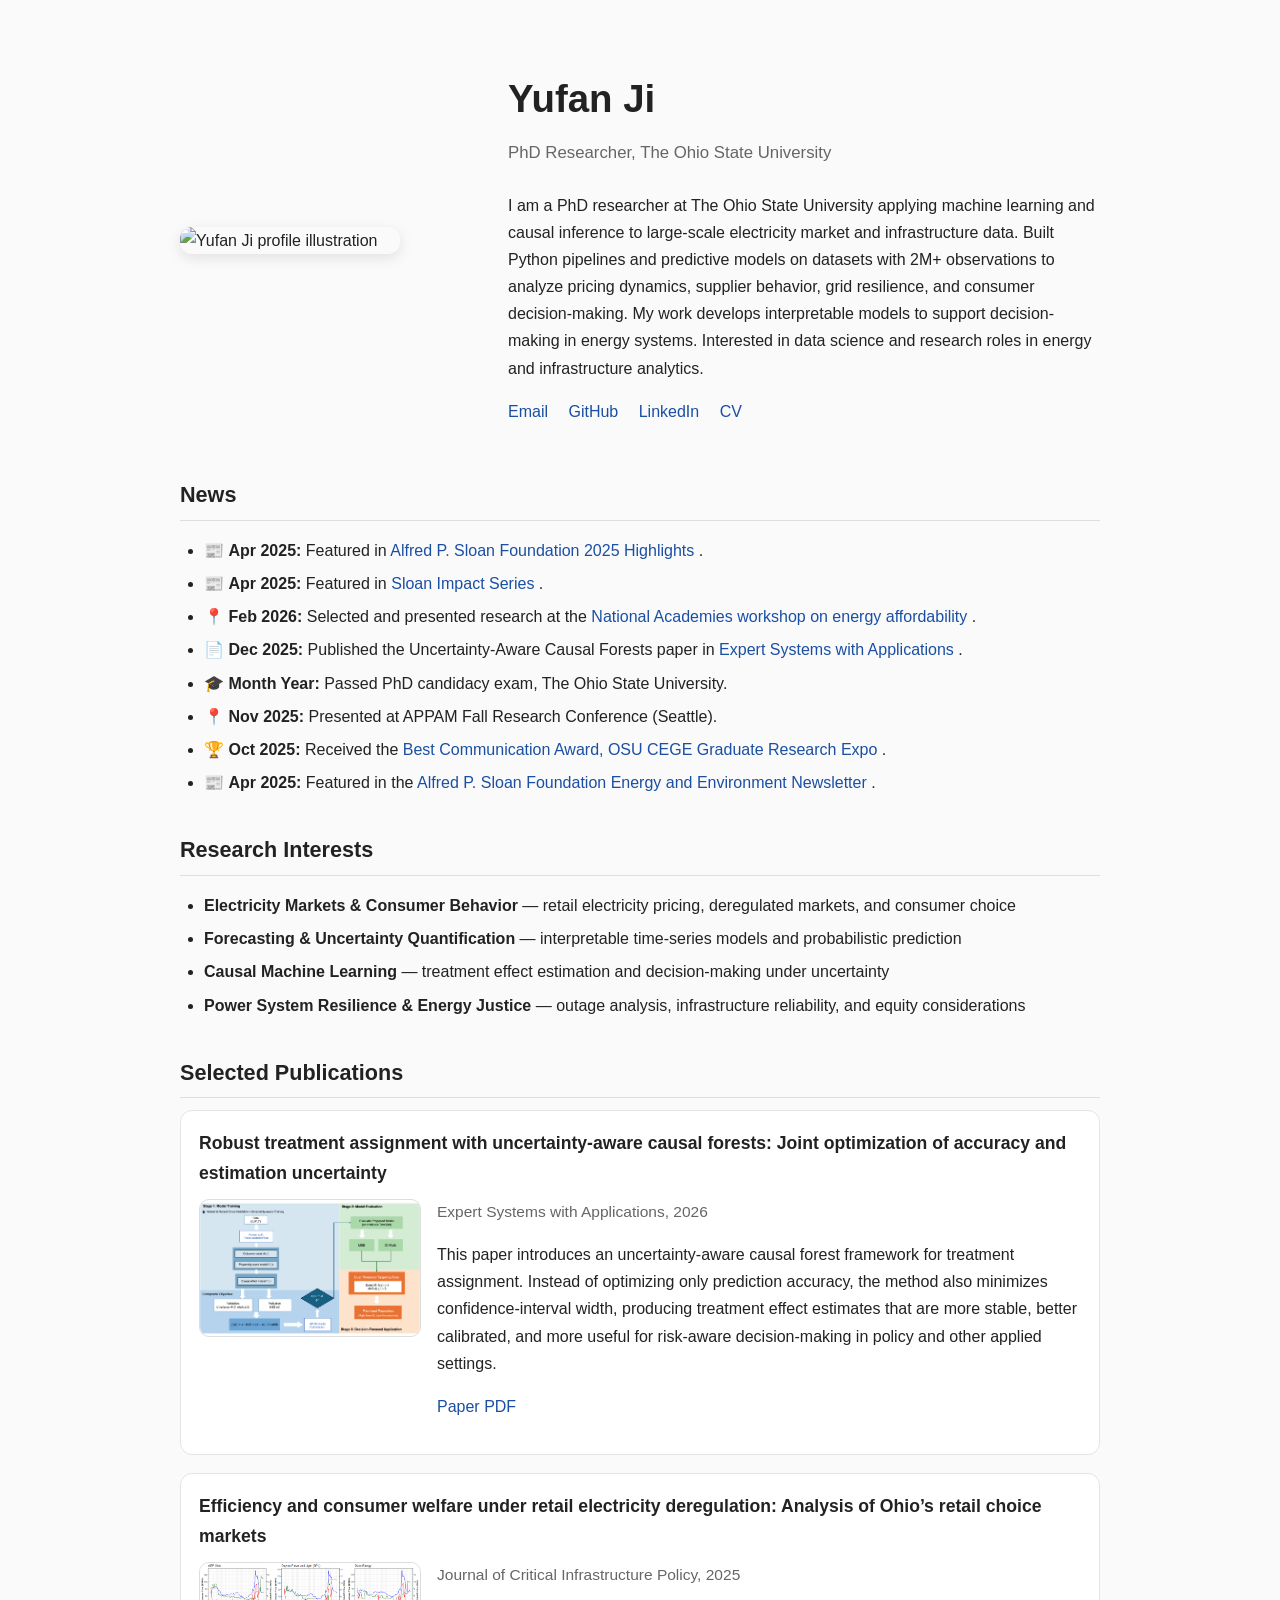
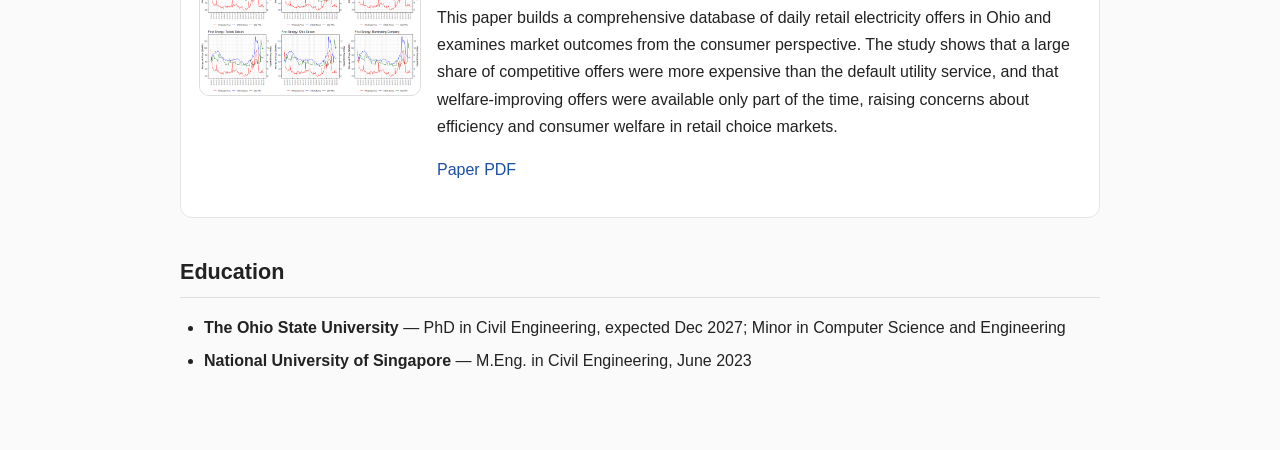
==== index.html @ bc4b2761 "Fix image source filename in index.html Corrected the image source filename from 'photo.png' to 'Pho" ====
<!DOCTYPE html>
<html lang="en">
<head>
  <meta charset="UTF-8" />
  <meta name="viewport" content="width=device-width, initial-scale=1.0" />
  <title>Yufan Ji</title>
  <style>
    body {
      font-family: Arial, sans-serif;
      max-width: 920px;
      margin: 0 auto;
      padding: 40px 20px 60px;
      line-height: 1.7;
      color: #222;
      background-color: #fafafa;
    }

    h1 {
      margin-bottom: 8px;
      font-size: 2.4rem;
    }

    .subtitle {
      color: #666;
      margin-bottom: 24px;
      font-size: 1.05rem;
    }

    h2 {
      margin-top: 36px;
      margin-bottom: 12px;
      font-size: 1.35rem;
      border-bottom: 1px solid #ddd;
      padding-bottom: 6px;
    }

    p {
      margin-top: 0;
    }

    ul {
      padding-left: 24px;
    }

    li {
      margin-bottom: 6px;
    }

    a {
      color: #1a4fa3;
      text-decoration: none;
    }

    a:hover {
      text-decoration: underline;
    }

    .top {
      display: grid;
      grid-template-columns: 300px 1fr;
      gap: 28px;
      align-items: center;
      margin-bottom: 10px;
    }

    .profile-img {
      width: 100%;
      max-width: 220px;
      border-radius: 12px;
      display: block;
      box-shadow: 0 4px 14px rgba(0,0,0,0.10);
    }

    .links a {
      margin-right: 16px;
      white-space: nowrap;
    }

    .pub-card {
      background: #fff;
      border: 1px solid #e5e5e5;
      border-radius: 12px;
      padding: 18px;
      margin-bottom: 18px;
    }

    .pub-card h3 {
      margin-top: 0;
      margin-bottom: 10px;
      font-size: 1.1rem;
    }

    .pub-layout {
      display: grid;
      grid-template-columns: 220px 1fr;
      gap: 18px;
      align-items: start;
    }

    .pub-figure {
      width: 100%;
      border-radius: 10px;
      border: 1px solid #ddd;
      background: white;
    }

    .pub-links a {
      margin-right: 14px;
    }

    .muted {
      color: #666;
      font-size: 0.97rem;
    }

    @media (max-width: 760px) {
      .top,
      .pub-layout {
        grid-template-columns: 1fr;
      }

      .profile-img {
        max-width: 180px;
      }
    }
  </style>
</head>
<body>

  <div class="top">
    <div>
      <img src="Photo.png" alt="Yufan Ji profile illustration" class="profile-img">
    </div>

    <div>
      <h1>Yufan Ji</h1>
      <div class="subtitle">
        PhD Researcher, The Ohio State University
      </div>

      <p>
        I am a PhD researcher at The Ohio State University applying machine learning and causal inference to large-scale electricity market and infrastructure data. Built Python pipelines and predictive models on datasets with 2M+ observations to analyze pricing dynamics, supplier behavior, grid resilience, and consumer decision-making. My work develops interpretable models to support decision-making in energy systems. Interested in data science and research roles in energy and infrastructure analytics.

      <p class="links">
        <a href="mailto:ji.702@osu.edu">Email</a>
        <a href="https://github.com/YufanJi222" target="_blank">GitHub</a>
        <a href="https://www.linkedin.com/in/yufan-ji-759801248/" target="_blank">LinkedIn</a>
        <a href="CV_Yufan.pdf" target="_blank">CV</a>
      </p>
    </div>
  </div>

<h2>News</h2>
<ul>
  <li> 📰
    <strong>Apr 2025:</strong>
    Featured in
    <a href="https://sloan.org/storage/app/media/files/annual_reports/2025_Highlights.pdf" target="_blank" rel="noopener noreferrer">
      Alfred P. Sloan Foundation 2025 Highlights
    </a>.
  </li>

  <li> 📰
    <strong>Apr 2025:</strong>
    Featured in
    <a href="https://impact.sloan.org/the-hidden-cost-of-choice-208bcf7e2d8c" target="_blank" rel="noopener noreferrer">
      Sloan Impact Series
    </a>.
  </li>

  <li> 📍
    <strong>Feb 2026:</strong>
    Selected and presented research at the
    <a href="https://www.nationalacademies.org/projects/CAST-PSSI-25-02" target="_blank" rel="noopener noreferrer">
      National Academies workshop on energy affordability
    </a>.
  </li>

  <li> 📄
    <strong>Dec 2025:</strong>
    Published the Uncertainty-Aware Causal Forests paper in
    <a href="https://doi.org/10.1016/j.eswa.2025.130578" target="_blank" rel="noopener noreferrer">
      Expert Systems with Applications
    </a>.
  </li>

  <li> 🎓
    <strong>Month Year:</strong>
    Passed PhD candidacy exam, The Ohio State University.
  </li>

  <li> 📍
    <strong>Nov 2025:</strong>
    Presented at APPAM Fall Research Conference (Seattle).
  </li>

  <li> 🏆
    <strong>Oct 2025:</strong>
    Received the
    <a href="https://ceg.osu.edu/degrees/resources-and-support/cege-graduate-research-expo" target="_blank" rel="noopener noreferrer">
      Best Communication Award, OSU CEGE Graduate Research Expo
    </a>.
  </li>

  <li> 📰
    <strong>Apr 2025:</strong>
    Featured in the
    <a href="https://us7.campaign-archive.com/?u=a5f578148ebbac29358287ebd&id=e57e76ff80" target="_blank" rel="noopener noreferrer">
      Alfred P. Sloan Foundation Energy and Environment Newsletter
    </a>.
  </li>
</ul>

  <h2>Research Interests</h2>
  <ul>
    <li><strong>Electricity Markets & Consumer Behavior</strong> — retail electricity pricing, deregulated markets, and consumer choice</li>
    <li><strong>Forecasting & Uncertainty Quantification</strong> — interpretable time-series models and probabilistic prediction</li>
    <li><strong>Causal Machine Learning</strong> — treatment effect estimation and decision-making under uncertainty</li>
    <li><strong>Power System Resilience & Energy Justice</strong> — outage analysis, infrastructure reliability, and equity considerations</li>
  </ul>

  <!-- <h2>Selected Projects</h2>
  <ul>
    <li>
      <strong>Electricity Price Forecasting (CG-TCN)</strong> —
      Developed a causal graph-informed temporal convolutional model with improved predictive performance and interpretable structure.
      <br>
      <a href="#">Code</a> | <a href="#">Summary</a>
    </li>

    <li>
      <strong>Power Outage Analysis (Florida)</strong> —
      Built a county-level panel dataset and applied causal inference methods to evaluate grid resilience under extreme weather.
      <br>
      <a href="#">Code</a> | <a href="#">Paper</a>
    </li>
  </ul> -->
  
  <h2>Selected Publications</h2>

      <div class="pub-card">
    <h3>Robust treatment assignment with uncertainty-aware causal forests: Joint optimization of accuracy and estimation uncertainty</h3>
    <div class="pub-layout">
      <div>
        <img src="causal_forest_paper_fig.png" alt="Figure from uncertainty-aware causal forest paper" class="pub-figure">
      </div>
      <div>
        <p class="muted">
          Expert Systems with Applications, 2026
        </p>
        <p>
          This paper introduces an uncertainty-aware causal forest framework for treatment assignment.
          Instead of optimizing only prediction accuracy, the method also minimizes confidence-interval width,
          producing treatment effect estimates that are more stable, better calibrated, and more useful for
          risk-aware decision-making in policy and other applied settings.
        </p>
        <p class="pub-links">
          <a href="1-s2.0-S0957417425041934-main(1).pdf" target="_blank">Paper PDF</a>
        </p>
      </div>
    </div>
  </div>
    
  <div class="pub-card">
    <h3>Efficiency and consumer welfare under retail electricity deregulation: Analysis of Ohio’s retail choice markets</h3>
    <div class="pub-layout">
      <div>
        <img src="ohio_retail_paper_fig.png" alt="Figure from Ohio retail electricity paper" class="pub-figure">
      </div>
      <div>
        <p class="muted">
          Journal of Critical Infrastructure Policy, 2025
        </p>
        <p>
          This paper builds a comprehensive database of daily retail electricity offers in Ohio and examines
          market outcomes from the consumer perspective. The study shows that a large share of competitive
          offers were more expensive than the default utility service, and that welfare-improving offers were
          available only part of the time, raising concerns about efficiency and consumer welfare in retail choice markets.
        </p>
        <p class="pub-links">
          <a href="Journal%20of%20Critical%20Infrastructure%20Policy%20-%202024%20-%20Dormady%20-%20Efficiency%20and%20consumer%20welfare%20under%20retail%20electricity.pdf" target="_blank">Paper PDF</a>
        </p>
      </div>
    </div>
  </div>

<h2>Education</h2>
<ul>
  <li><strong>The Ohio State University</strong> — PhD in Civil Engineering, expected Dec 2027; Minor in Computer Science and Engineering</li>
  <li><strong>National University of Singapore</strong> — M.Eng. in Civil Engineering, June 2023 </li>
</ul>
  
</body>
</html>
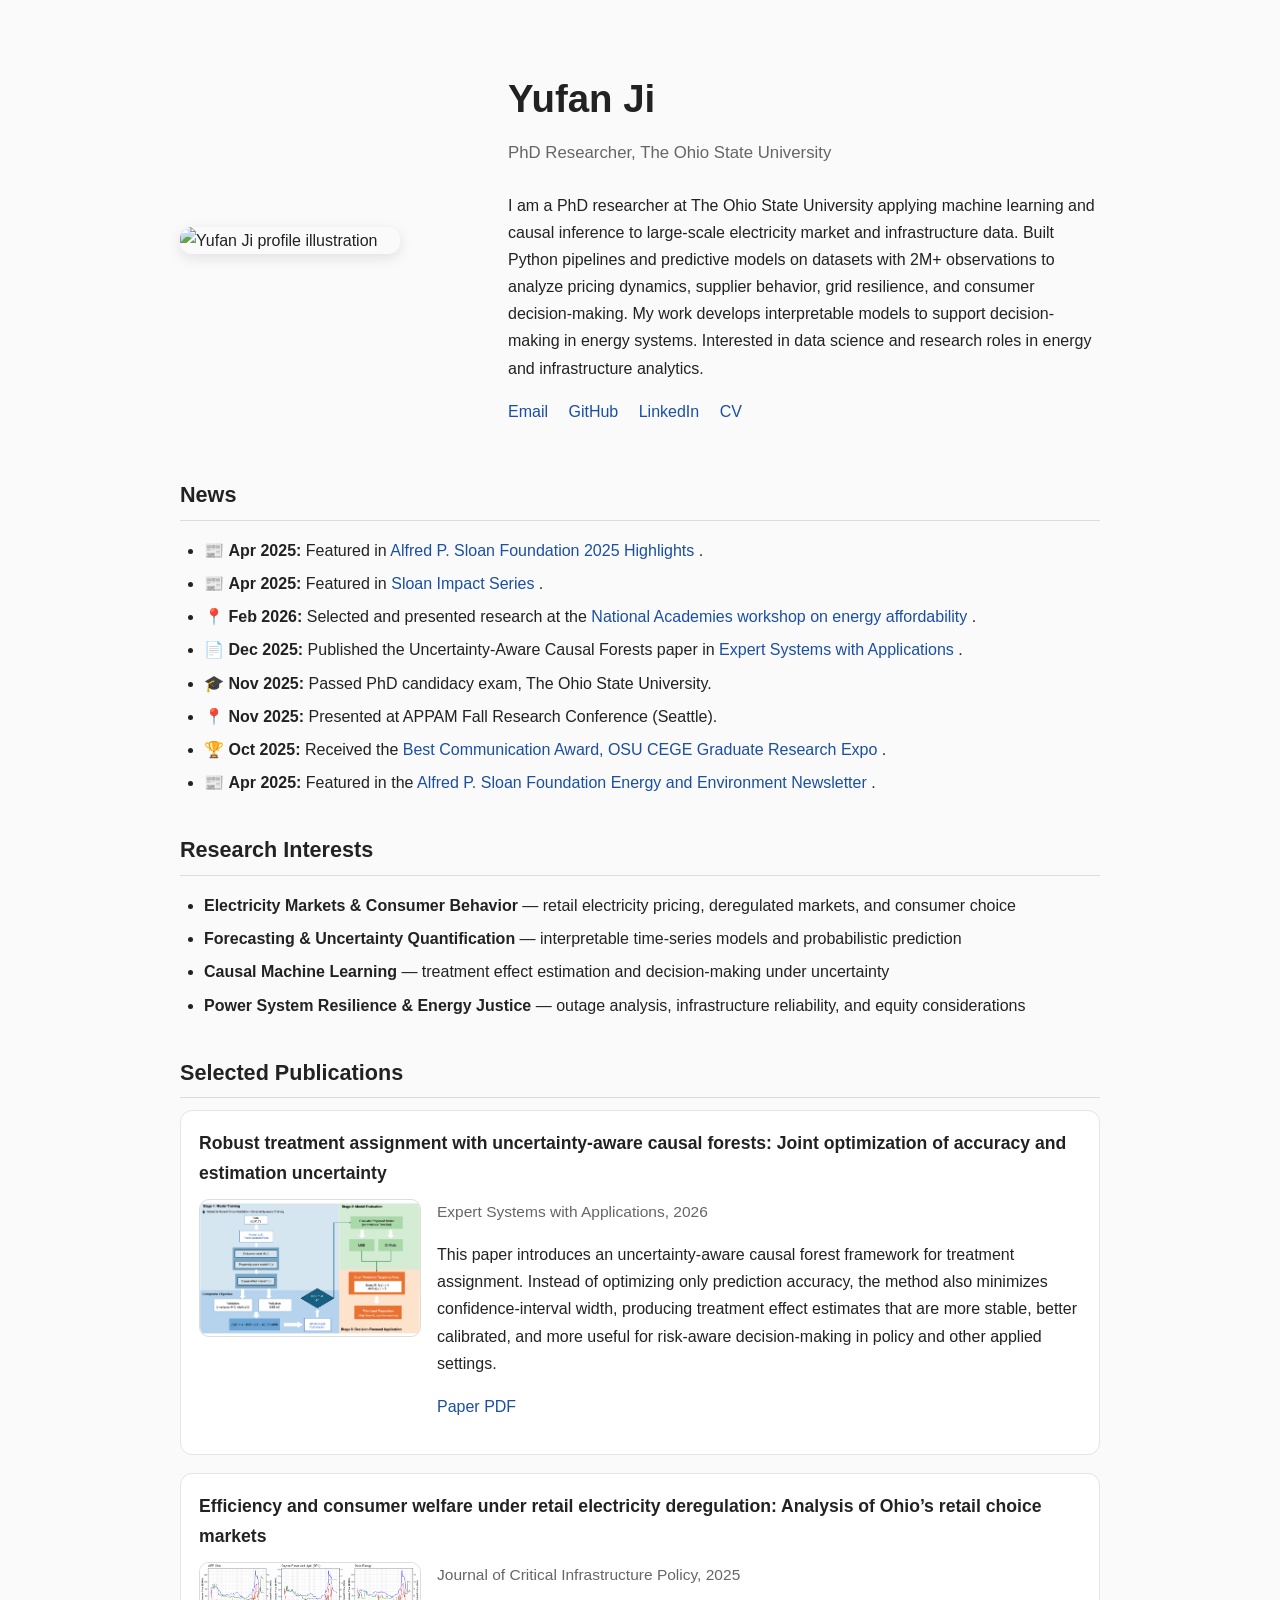
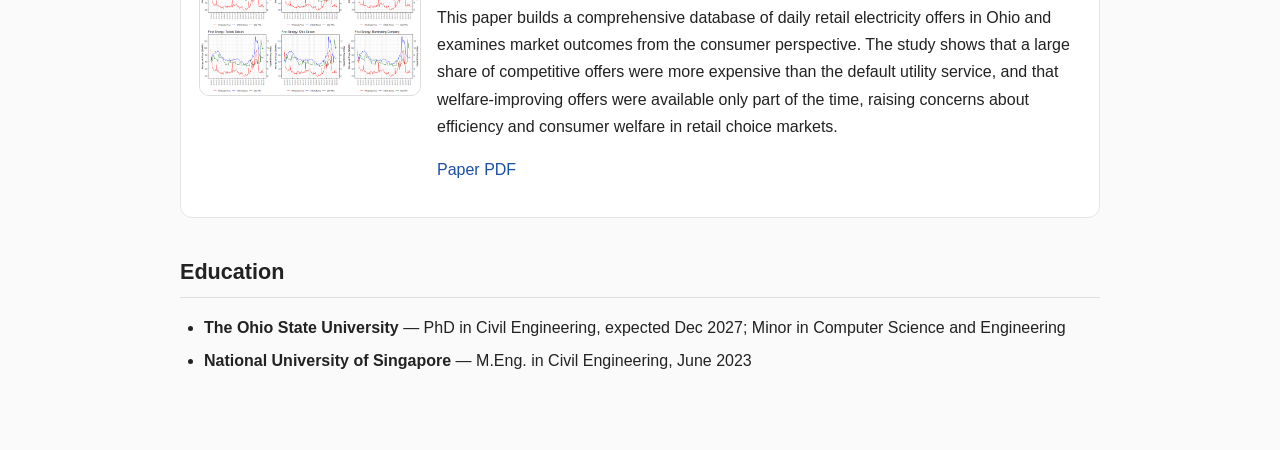
==== commit 37bc6a2b: "Update month and year for PhD candidacy exam" ====
--- a/index.html
+++ b/index.html
@@ -185,7 +185,7 @@
   </li>
 
   <li> 🎓
-    <strong>Month Year:</strong>
+    <strong>Nov 2025:</strong>
     Passed PhD candidacy exam, The Ohio State University.
   </li>
 
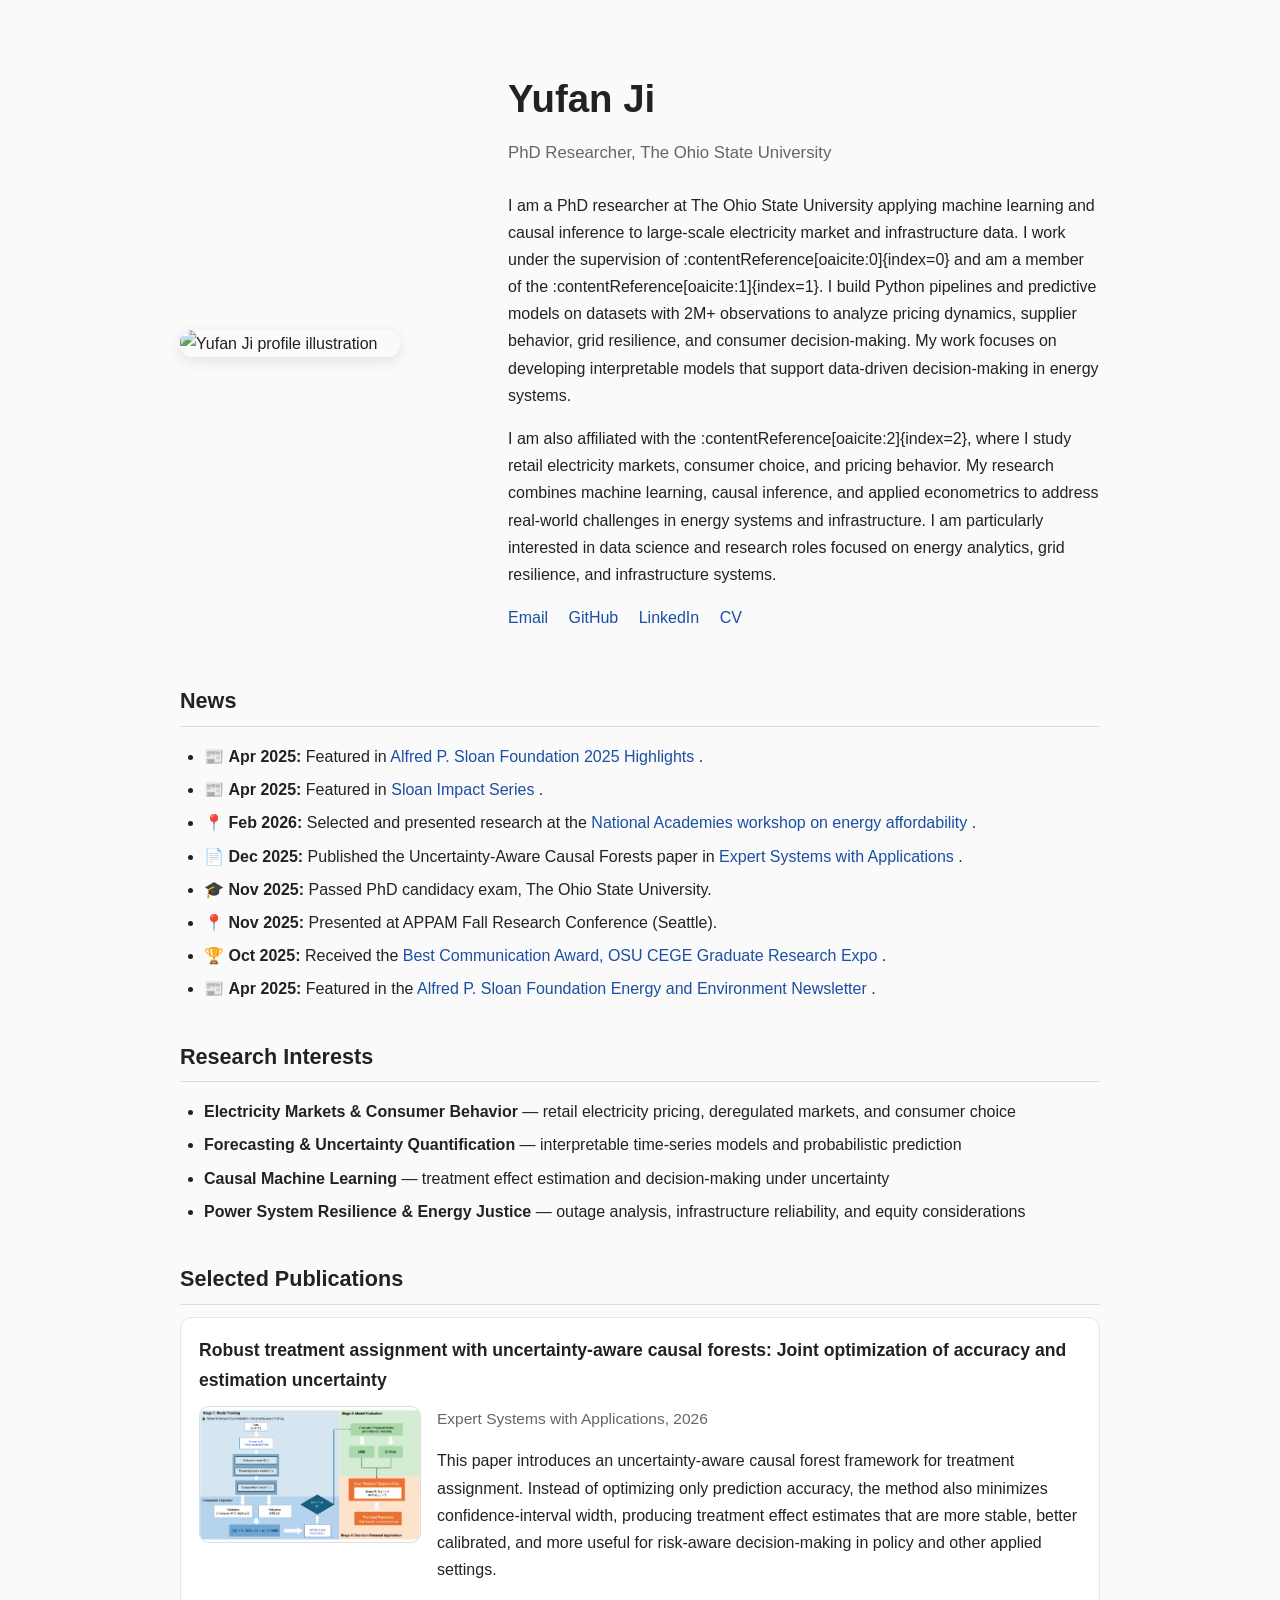
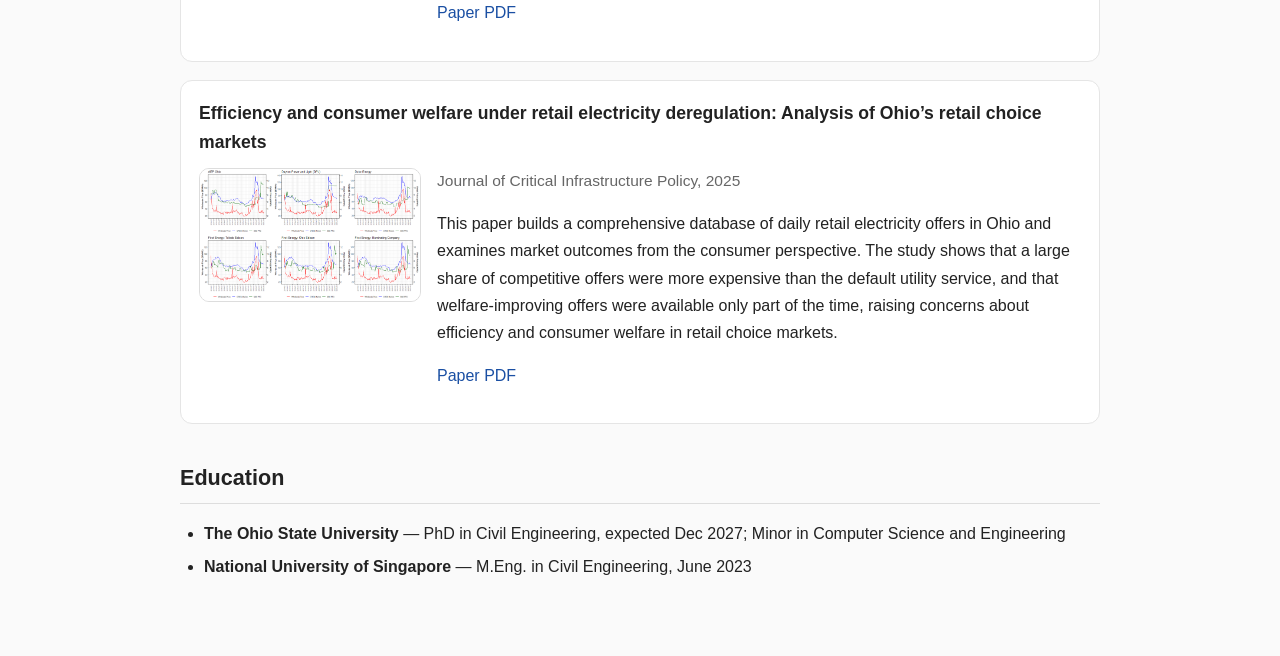
==== commit f53a165b: "Revise personal description in index.html Updated personal description to include affiliations and r" ====
--- a/index.html
+++ b/index.html
@@ -33,7 +33,7 @@
       border-bottom: 1px solid #ddd;
       padding-bottom: 6px;
     }
-
+ 
     p {
       margin-top: 0;
     }
@@ -139,8 +139,13 @@
       </div>
 
       <p>
-        I am a PhD researcher at The Ohio State University applying machine learning and causal inference to large-scale electricity market and infrastructure data. Built Python pipelines and predictive models on datasets with 2M+ observations to analyze pricing dynamics, supplier behavior, grid resilience, and consumer decision-making. My work develops interpretable models to support decision-making in energy systems. Interested in data science and research roles in energy and infrastructure analytics.
-
+        I am a PhD researcher at The Ohio State University applying machine learning and causal inference to large-scale electricity market and infrastructure data. I work under the supervision of :contentReference[oaicite:0]{index=0} and am a member of the :contentReference[oaicite:1]{index=1}. I build Python pipelines and predictive models on datasets with 2M+ observations to analyze pricing dynamics, supplier behavior, grid resilience, and consumer decision-making. My work focuses on developing interpretable models that support data-driven decision-making in energy systems.
+      </p>
+
+     <p>
+       I am also affiliated with the :contentReference[oaicite:2]{index=2}, where I study retail electricity markets, consumer choice, and pricing behavior. My research combines machine learning, causal inference, and applied econometrics to address real-world challenges in energy systems and infrastructure. I am particularly interested in data science and research roles focused on energy analytics, grid resilience, and infrastructure systems.
+     </p>
+       
       <p class="links">
         <a href="mailto:ji.702@osu.edu">Email</a>
         <a href="https://github.com/YufanJi222" target="_blank">GitHub</a>
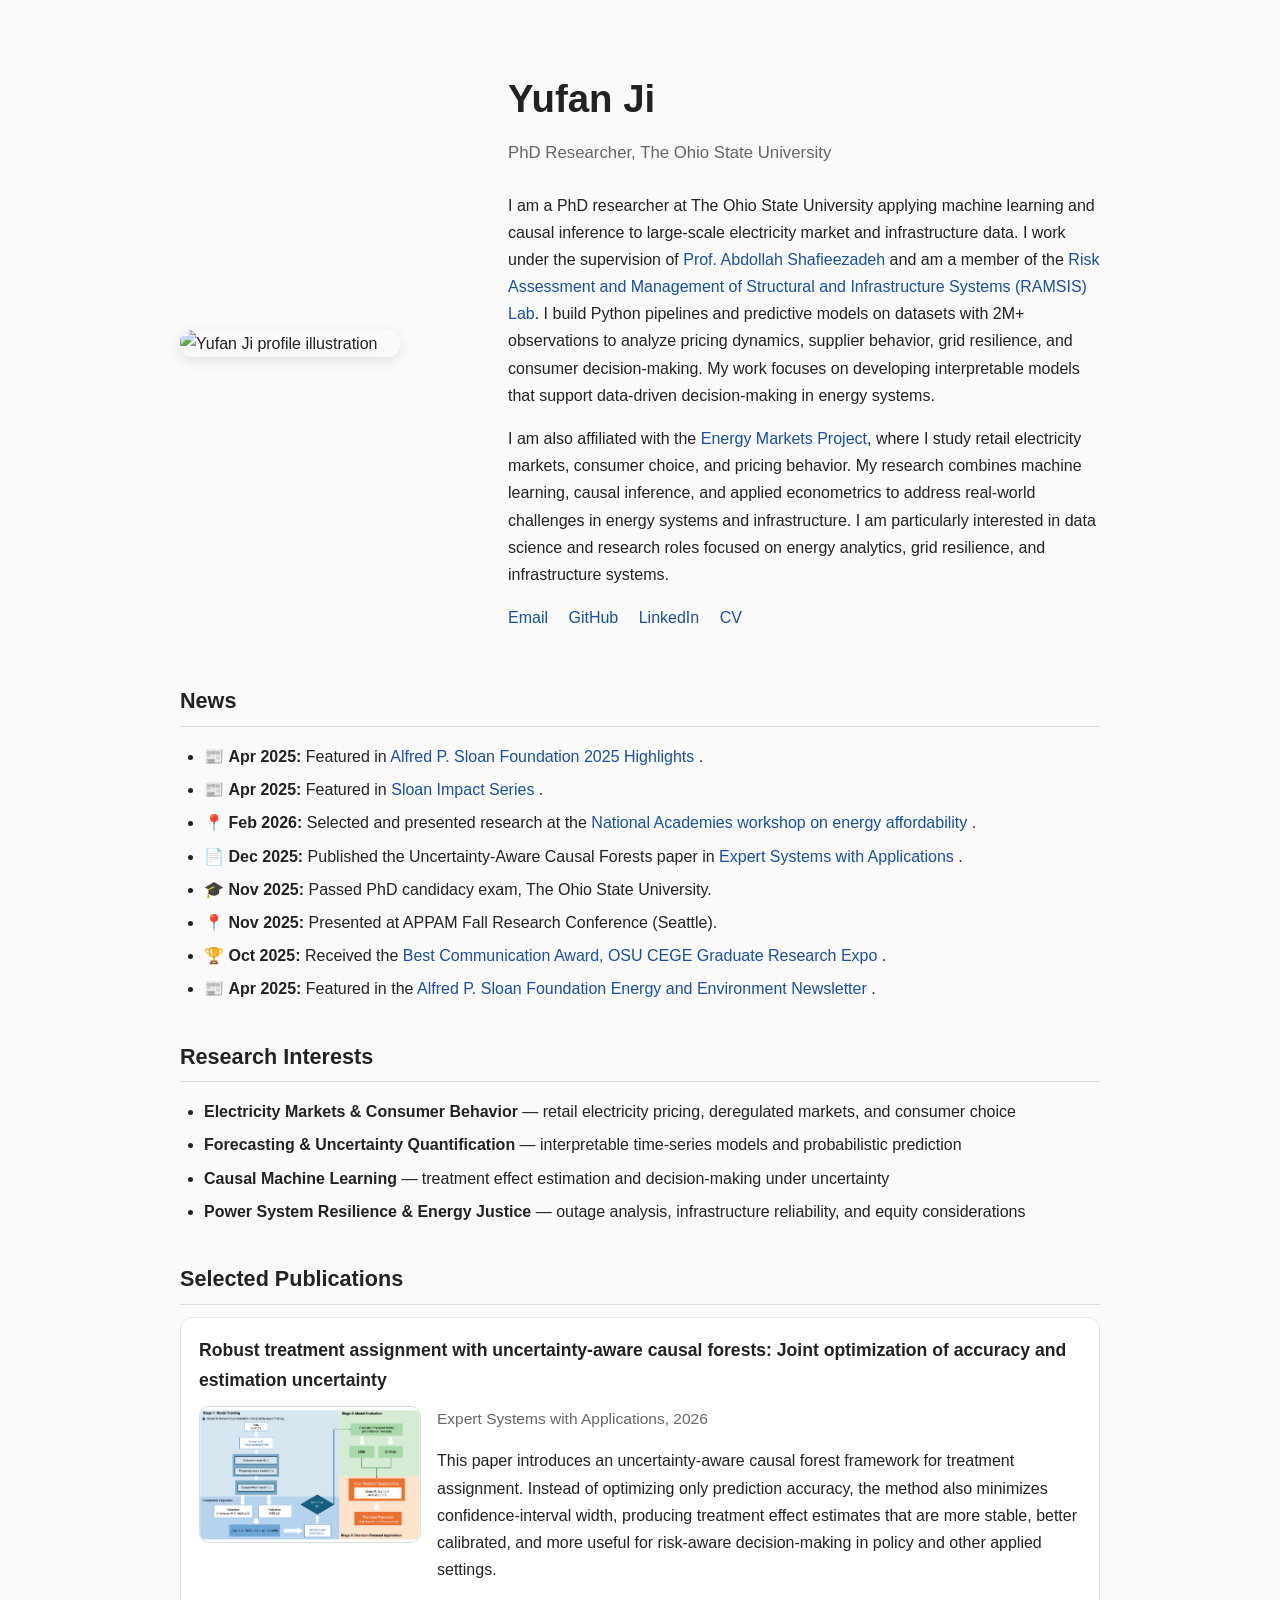
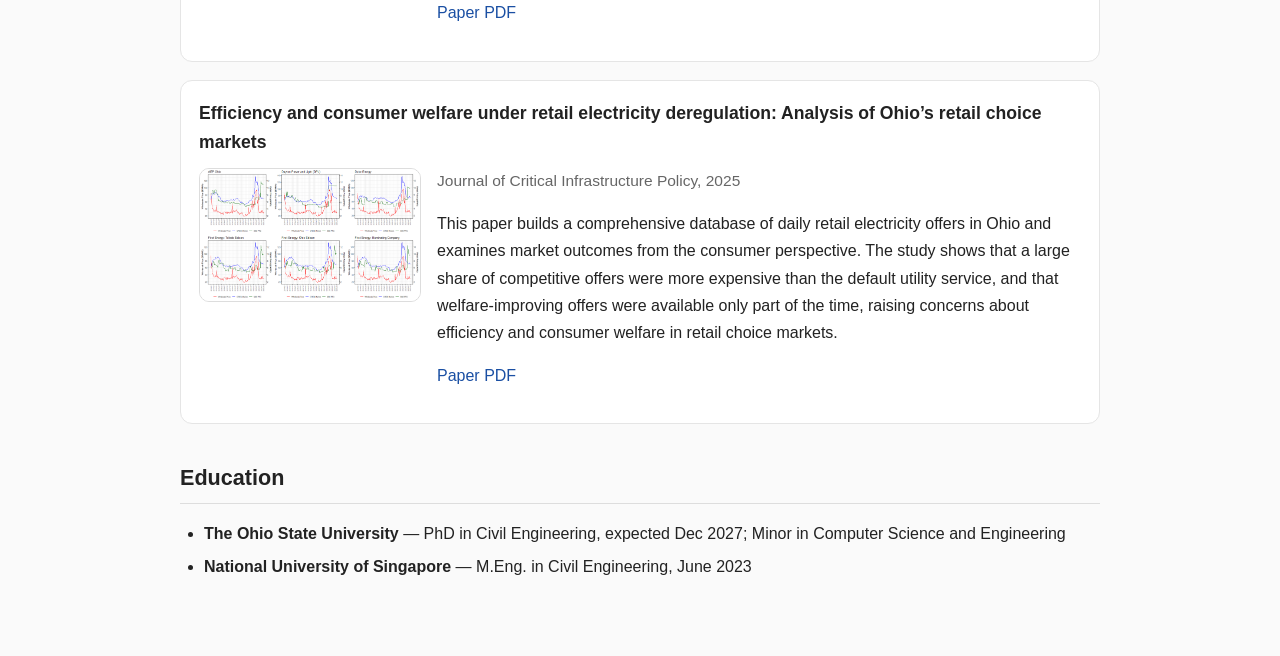
==== commit a6b53481: "Update personal description and affiliations in index.html" ====
--- a/index.html
+++ b/index.html
@@ -139,12 +139,12 @@
       </div>
 
       <p>
-        I am a PhD researcher at The Ohio State University applying machine learning and causal inference to large-scale electricity market and infrastructure data. I work under the supervision of :contentReference[oaicite:0]{index=0} and am a member of the :contentReference[oaicite:1]{index=1}. I build Python pipelines and predictive models on datasets with 2M+ observations to analyze pricing dynamics, supplier behavior, grid resilience, and consumer decision-making. My work focuses on developing interpretable models that support data-driven decision-making in energy systems.
+        I am a PhD researcher at The Ohio State University applying machine learning and causal inference to large-scale electricity market and infrastructure data. I work under the supervision of <a href="https://ceg.osu.edu/people/shafieezadeh.1" target="_blank" rel="noopener noreferrer">Prof. Abdollah Shafieezadeh</a> and am a member of the <a href="https://ceg.osu.edu/risk-assessment-and-management-structural-and-infrastructure-systems" target="_blank" rel="noopener noreferrer">Risk Assessment and Management of Structural and Infrastructure Systems (RAMSIS) Lab</a>. I build Python pipelines and predictive models on datasets with 2M+ observations to analyze pricing dynamics, supplier behavior, grid resilience, and consumer decision-making. My work focuses on developing interpretable models that support data-driven decision-making in energy systems.
       </p>
 
-     <p>
-       I am also affiliated with the :contentReference[oaicite:2]{index=2}, where I study retail electricity markets, consumer choice, and pricing behavior. My research combines machine learning, causal inference, and applied econometrics to address real-world challenges in energy systems and infrastructure. I am particularly interested in data science and research roles focused on energy analytics, grid resilience, and infrastructure systems.
-     </p>
+      <p>
+        I am also affiliated with the <a href="https://u.osu.edu/energymarkets/" target="_blank" rel="noopener noreferrer">Energy Markets Project</a>, where I study retail electricity markets, consumer choice, and pricing behavior. My research combines machine learning, causal inference, and applied econometrics to address real-world challenges in energy systems and infrastructure. I am particularly interested in data science and research roles focused on energy analytics, grid resilience, and infrastructure systems.
+      </p>
        
       <p class="links">
         <a href="mailto:ji.702@osu.edu">Email</a>
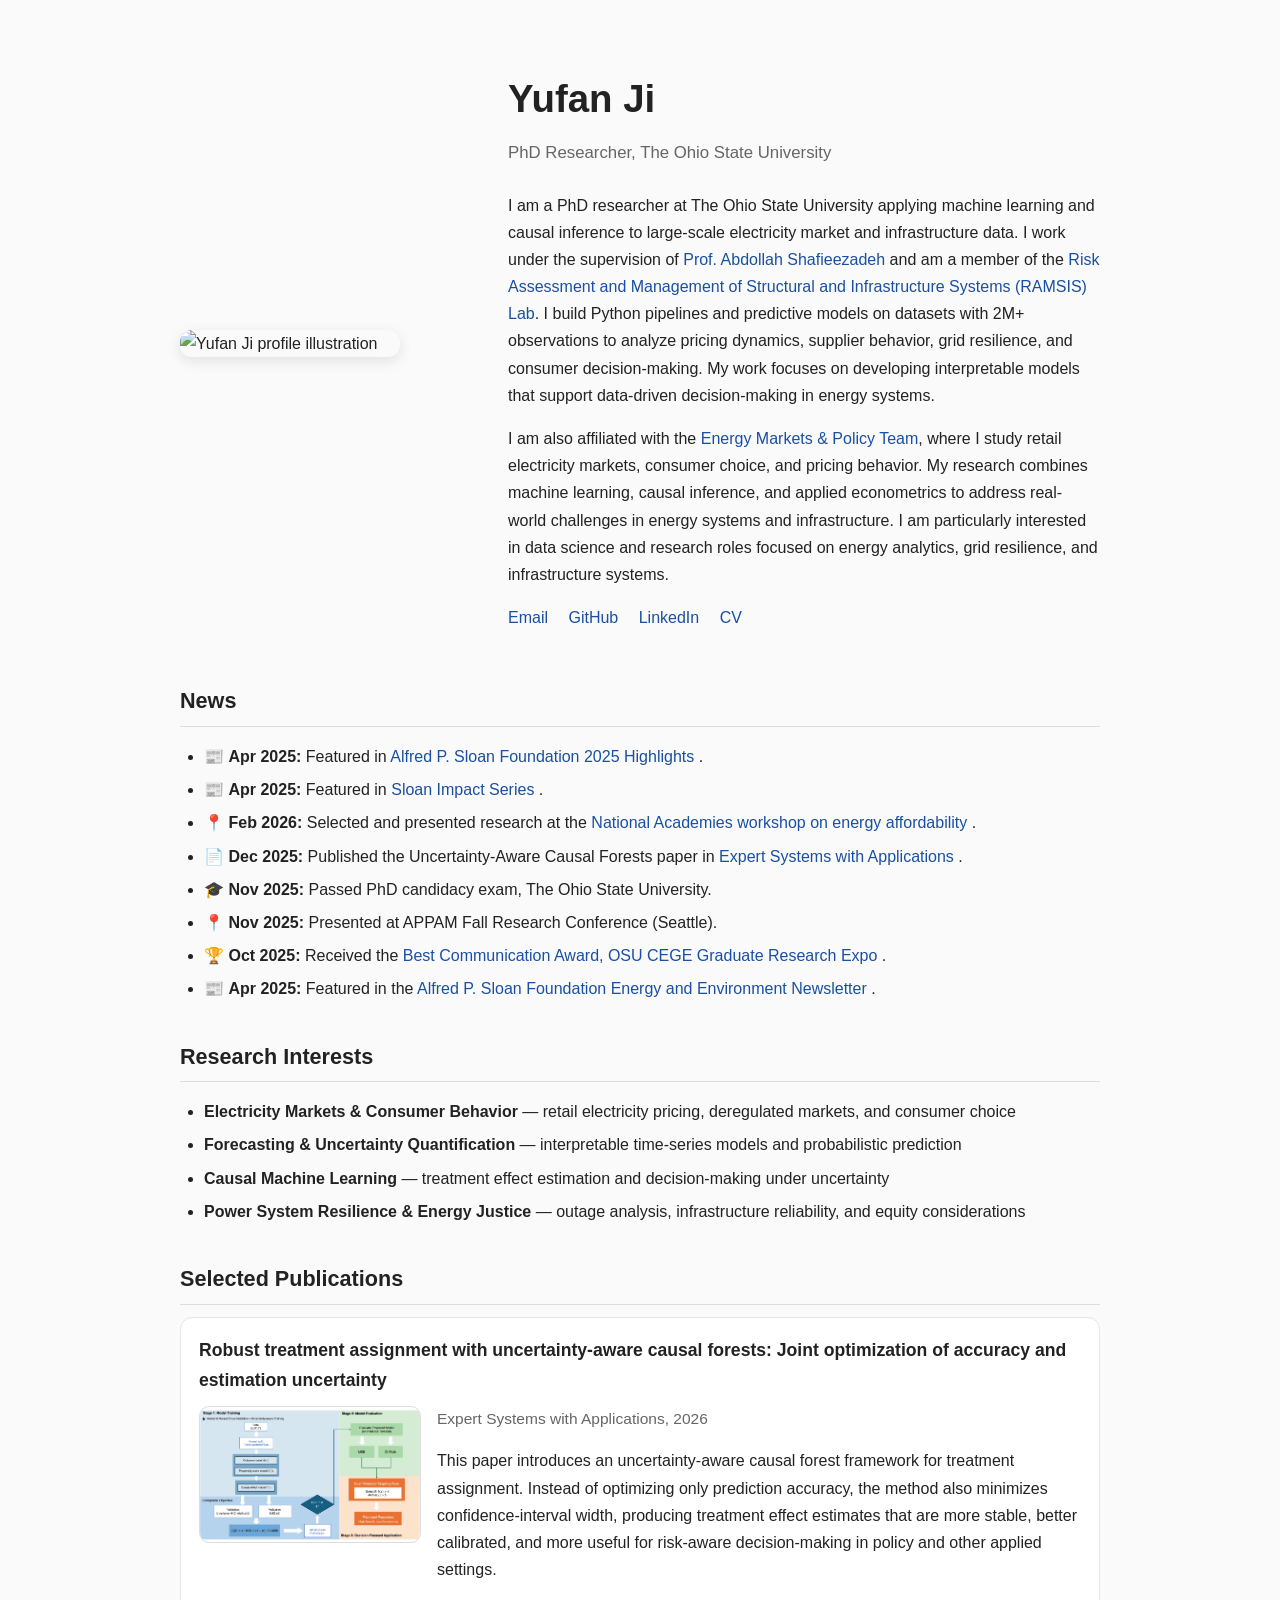
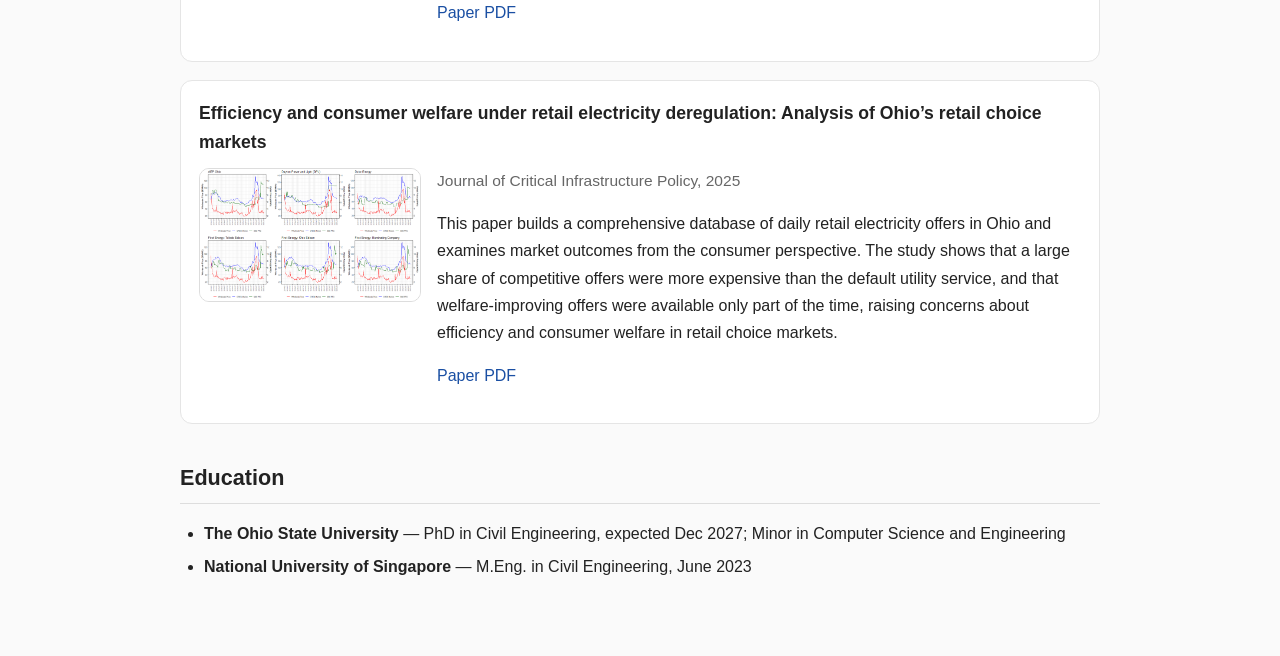
==== commit 8df9e13a: "Update affiliation from Energy Markets Project to Energy Markets & Policy Team" ====
--- a/index.html
+++ b/index.html
@@ -143,7 +143,7 @@
       </p>
 
       <p>
-        I am also affiliated with the <a href="https://u.osu.edu/energymarkets/" target="_blank" rel="noopener noreferrer">Energy Markets Project</a>, where I study retail electricity markets, consumer choice, and pricing behavior. My research combines machine learning, causal inference, and applied econometrics to address real-world challenges in energy systems and infrastructure. I am particularly interested in data science and research roles focused on energy analytics, grid resilience, and infrastructure systems.
+        I am also affiliated with the <a href="https://u.osu.edu/energymarkets/" target="_blank" rel="noopener noreferrer">Energy Markets & Policy Team</a>, where I study retail electricity markets, consumer choice, and pricing behavior. My research combines machine learning, causal inference, and applied econometrics to address real-world challenges in energy systems and infrastructure. I am particularly interested in data science and research roles focused on energy analytics, grid resilience, and infrastructure systems.
       </p>
        
       <p class="links">
